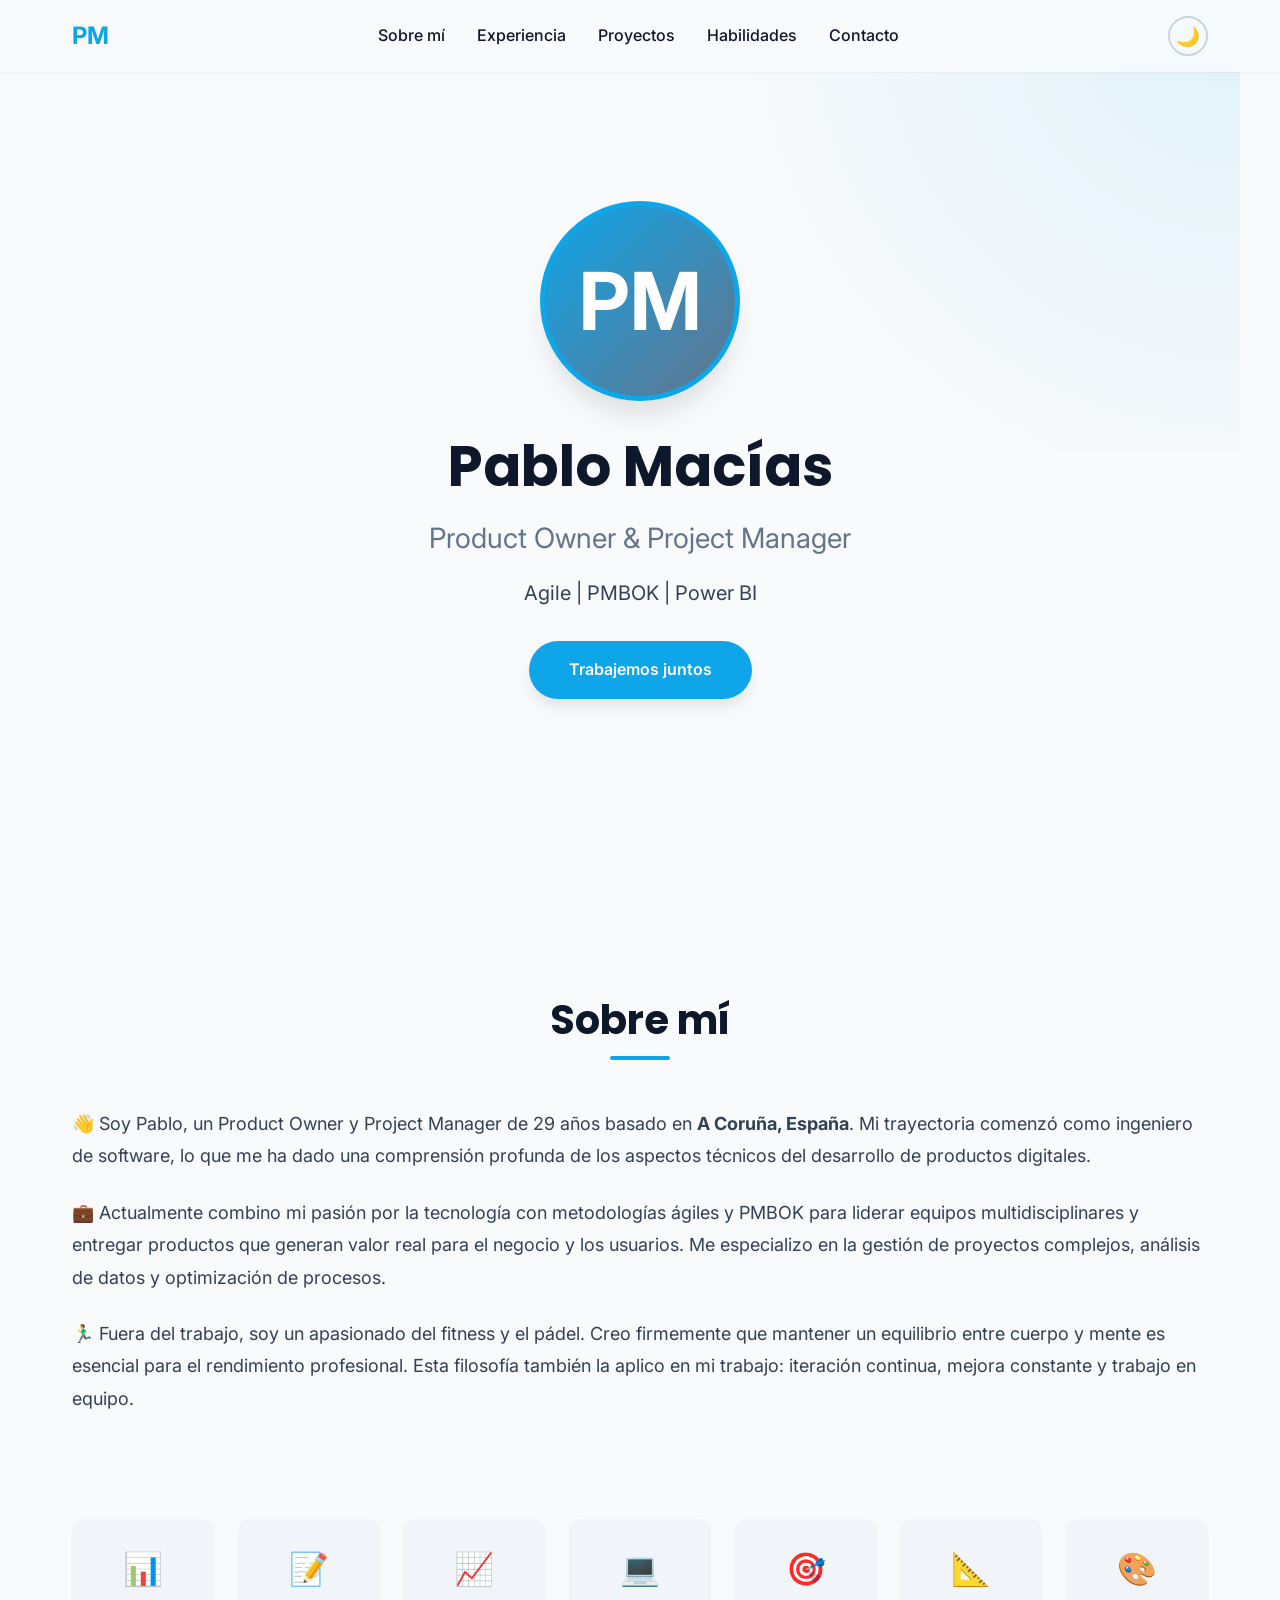
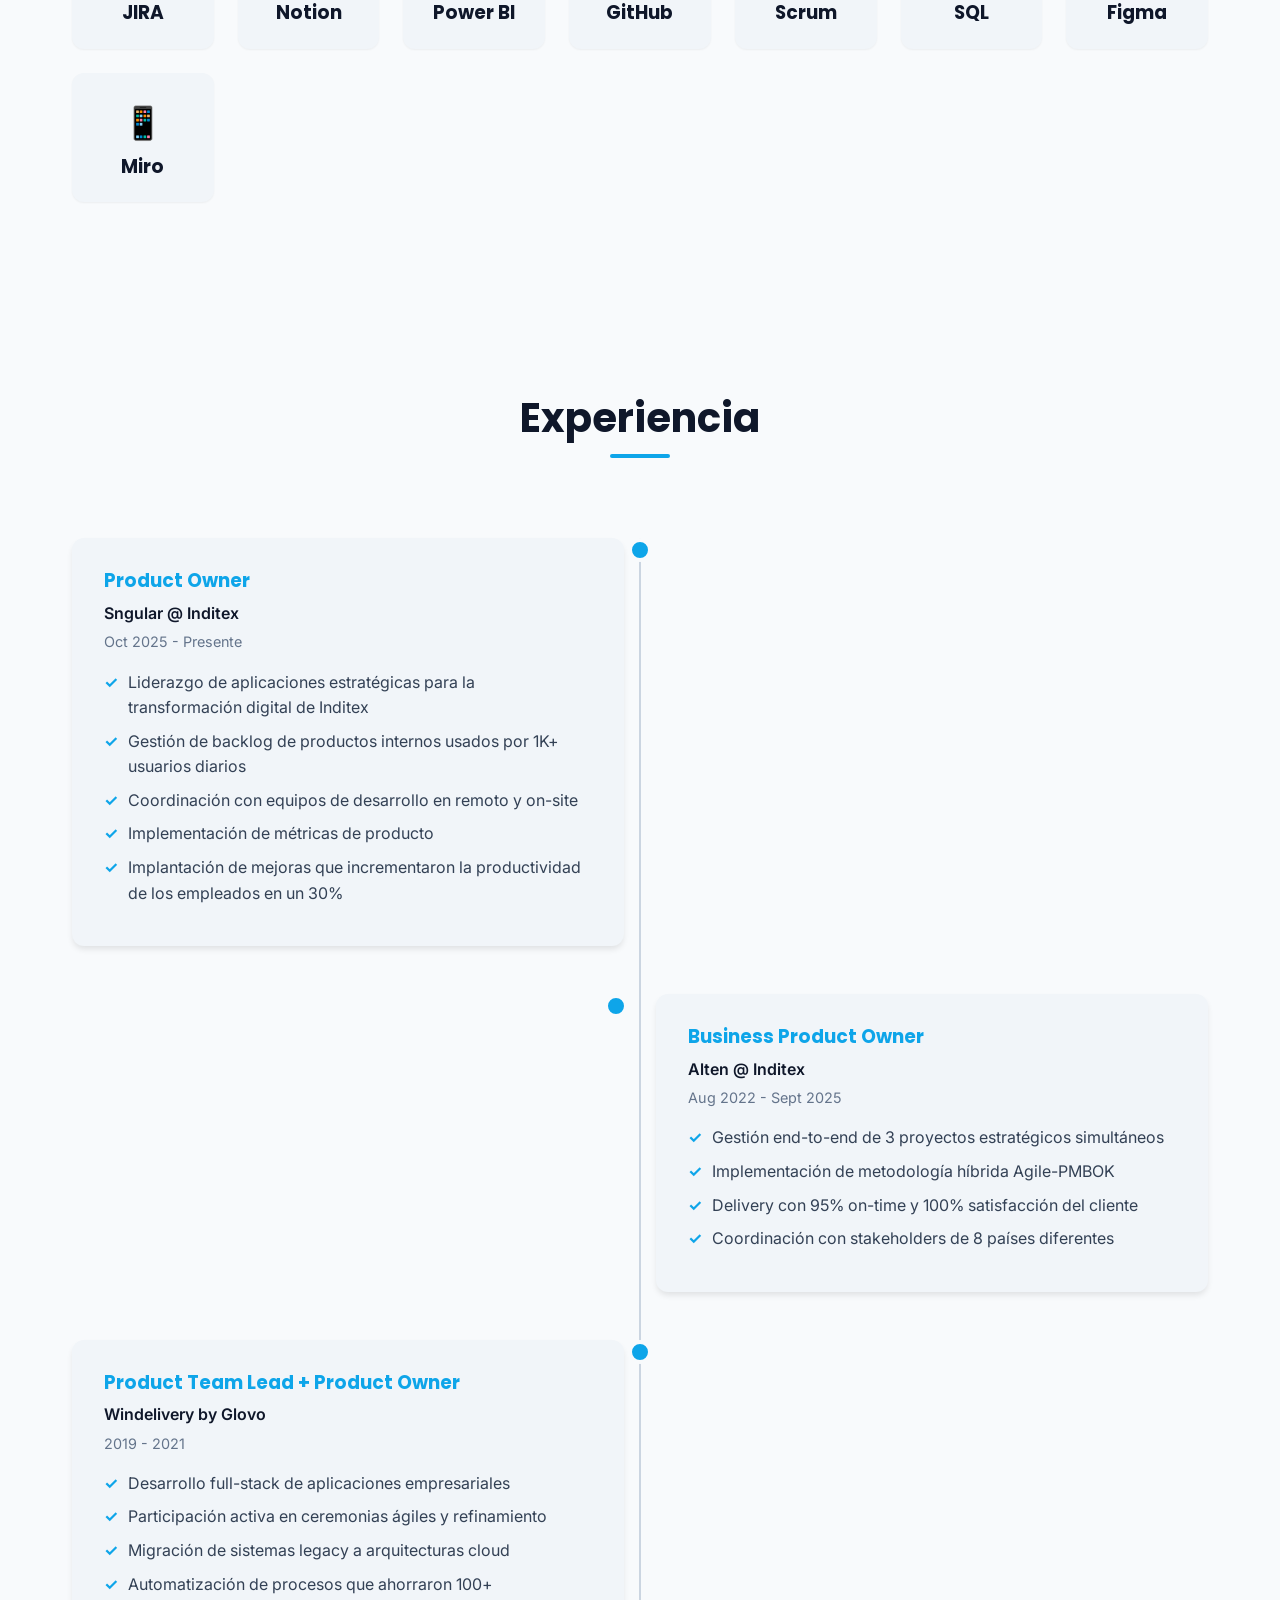
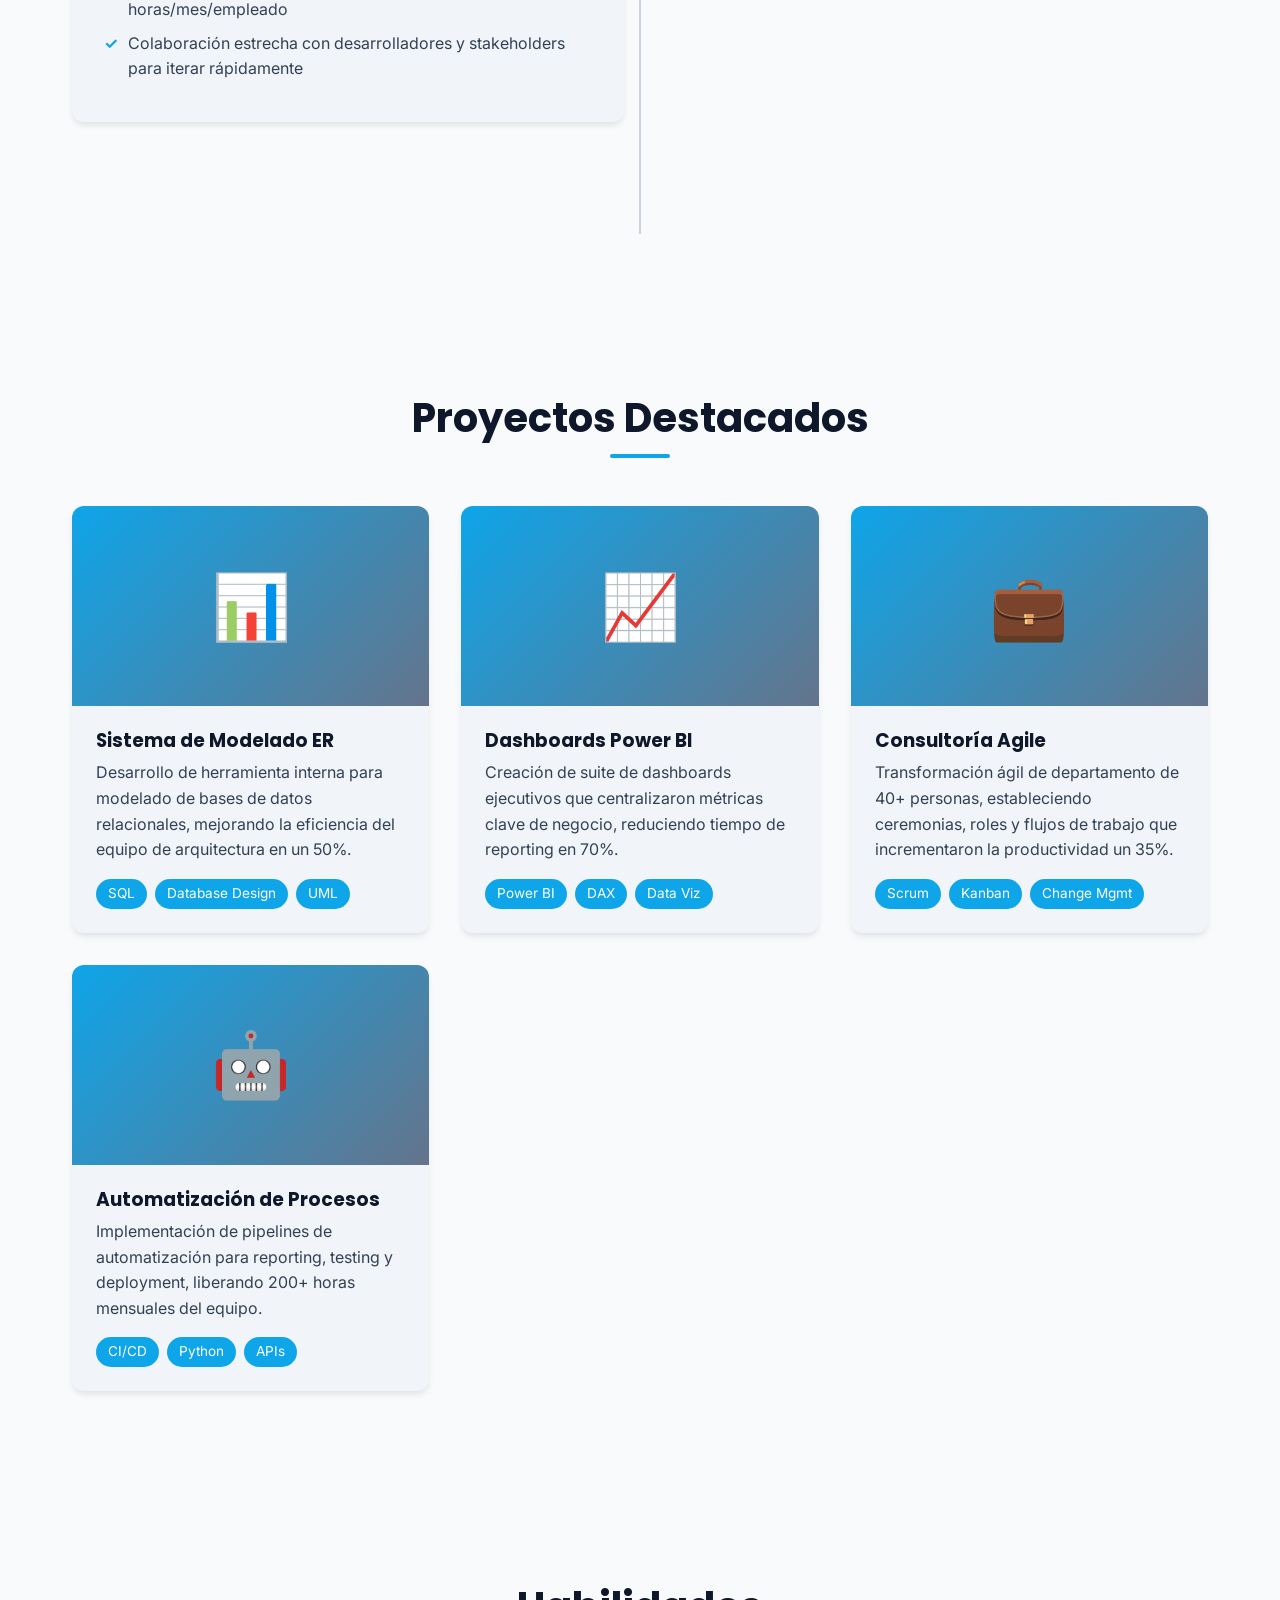
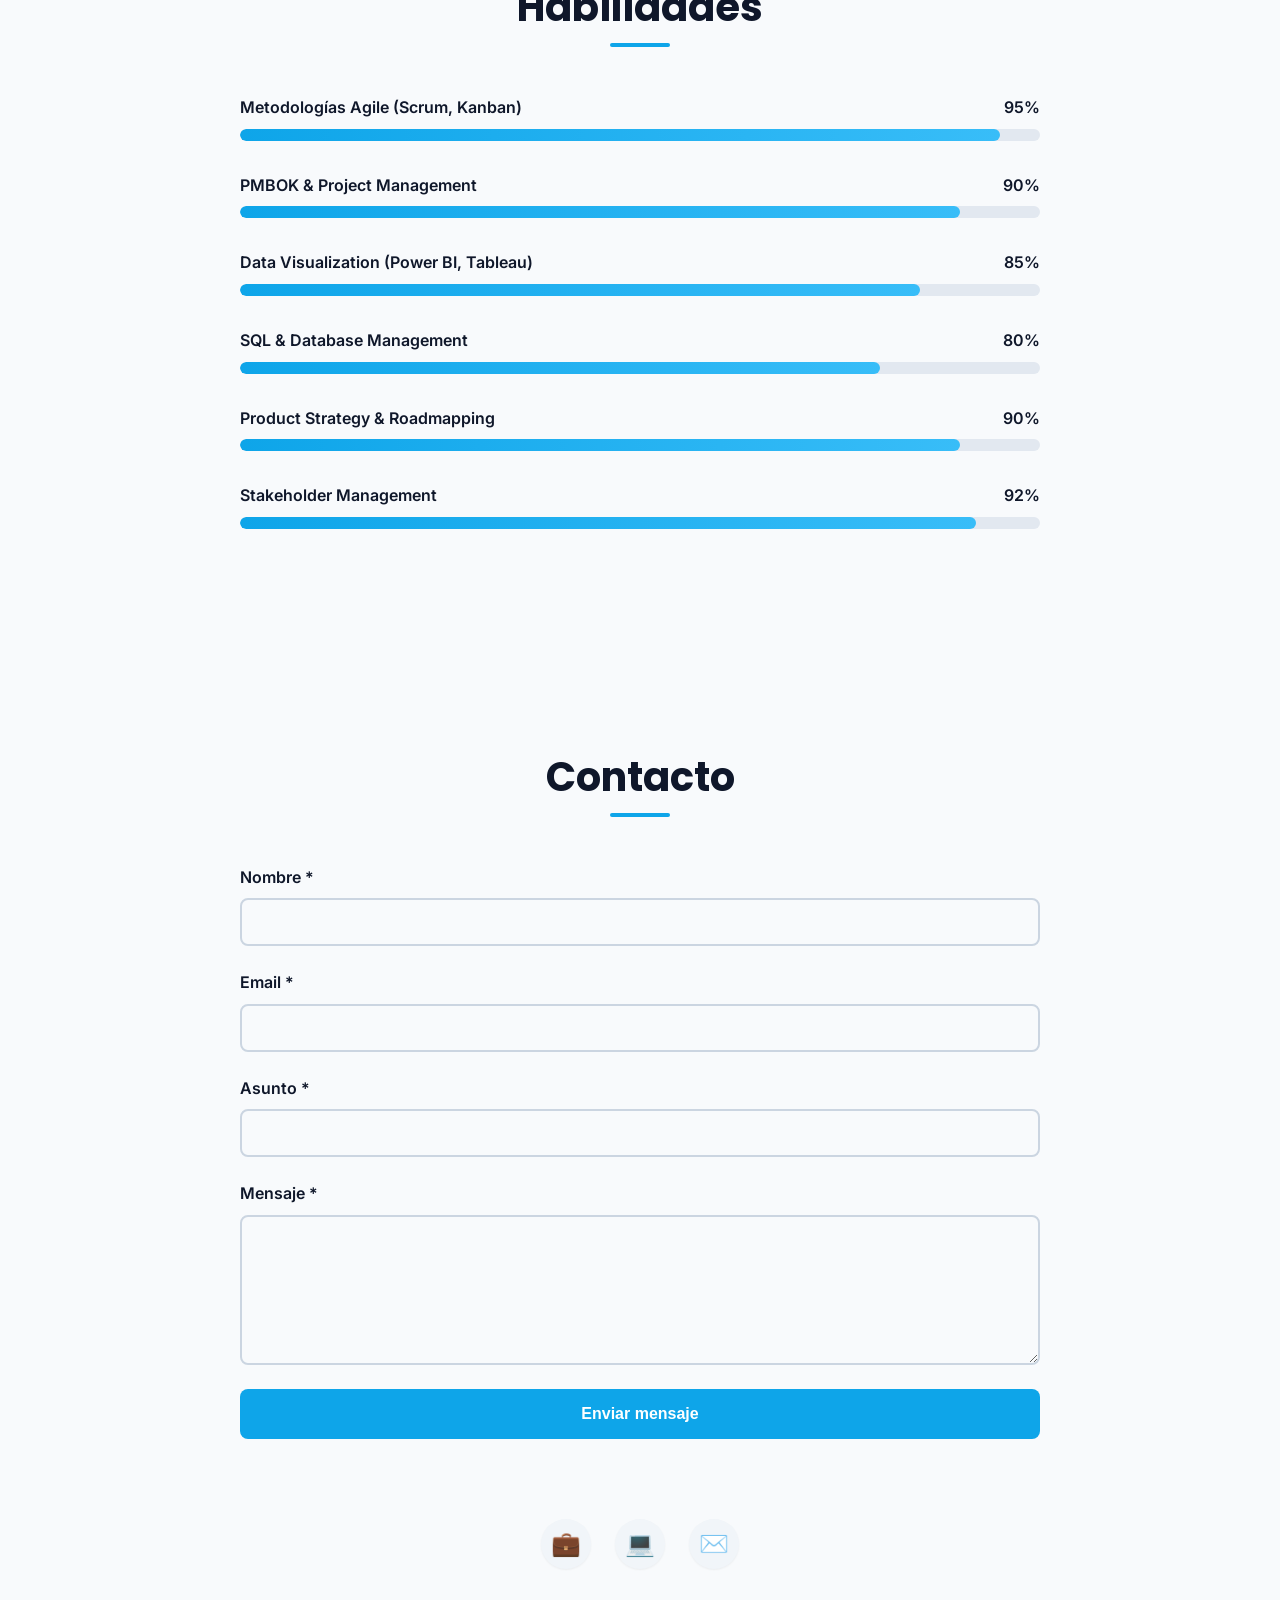
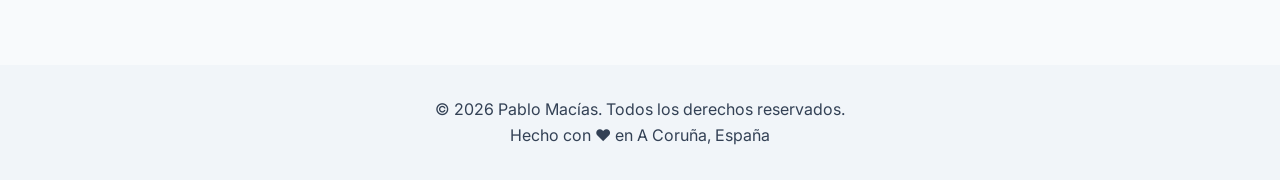
==== index.html @ 9cb8c11f "Initial commit - Portfolio redesign with modular architecture" ====
<!DOCTYPE html>
<html lang="es">
<head>
    <meta charset="UTF-8">
    <meta name="viewport" content="width=device-width, initial-scale=1.0">
    <meta name="description" content="Portfolio profesional de Product Owner & Project Manager en A Coruña, España. Especializado en Agile, PMBOK y análisis de datos con Power BI.">
    <meta name="keywords" content="Product Owner, Project Manager, Agile, Scrum, PMBOK, Power BI, A Coruña, España">
    <meta name="author" content="Pablo Macías">
    <meta property="og:title" content="Pablo Macías - Product Owner & Project Manager">
    <meta property="og:description" content="Portfolio profesional de Product Owner especializado en metodologías Agile y gestión de proyectos">
    <meta property="og:type" content="website">
    <title>Pablo Macías - Product Owner & Project Manager | A Coruña</title>
    <link rel="preconnect" href="https://fonts.googleapis.com">
    <link rel="preconnect" href="https://fonts.gstatic.com" crossorigin>
    <link href="https://fonts.googleapis.com/css2?family=Inter:wght@300;400;500;600;700&family=Poppins:wght@400;600;700&display=swap" rel="stylesheet">
    <link rel="stylesheet" href="styles.css">
</head>
<body>
    <!-- Navigation -->
    <nav>
        <div class="nav-container">
            <a href="#" class="logo">PM</a>
            <ul class="nav-links">
                <li><a href="#sobre-mi">Sobre mí</a></li>
                <li><a href="#experiencia">Experiencia</a></li>
                <li><a href="#proyectos">Proyectos</a></li>
                <li><a href="#habilidades">Habilidades</a></li>
                <li><a href="#contacto">Contacto</a></li>
            </ul>
            <div style="display: flex; gap: 1rem; align-items: center;">
                <button class="theme-toggle" aria-label="Toggle dark mode">
                    <span class="theme-icon">🌙</span>
                </button>
                <button class="hamburger" aria-label="Toggle menu">
                    <span></span>
                    <span></span>
                    <span></span>
                </button>
            </div>
        </div>
    </nav>

    <!-- Hero Section -->
    <section class="hero" id="inicio">
        <div class="hero-content">
            <div class="hero-image" aria-label="Profile picture">PM</div>
            <h1>Pablo Macías</h1>
            <p class="role">Product Owner & Project Manager</p>
            <p class="tagline">Agile | PMBOK | Power BI</p>
            <a href="#contacto" class="cta-button">Trabajemos juntos</a>
        </div>
    </section>

    <!-- About Section -->
    <section id="sobre-mi" class="fade-in">
        <h2 class="section-title">Sobre mí</h2>
        <div class="about-content">
            <div class="bio">
                <!-- Cargado dinámicamente desde data/profile.json -->
            </div>
            <div class="skills-grid">
                <!-- Cargado dinámicamente desde data/skills.json -->
            </div>
        </div>
    </section>

    <!-- Experience Section -->
    <section id="experiencia" class="fade-in">
        <h2 class="section-title">Experiencia</h2>
        <div class="timeline">
            <!-- Cargado dinámicamente desde data/experience.json -->
        </div>
    </section>

    <!-- Projects Section -->
    <section id="proyectos" class="fade-in">
        <h2 class="section-title">Proyectos Destacados</h2>
        <div class="projects-grid">
            <!-- Cargado dinámicamente desde data/projects.json -->
        </div>
    </section>

    <!-- Skills Section -->
    <section id="habilidades" class="fade-in">
        <h2 class="section-title">Habilidades</h2>
        <div class="skills-progress">
            <!-- Cargado dinámicamente desde data/skills.json -->
        </div>
    </section>

    <!-- Contact Section -->
    <section id="contacto" class="fade-in">
        <h2 class="section-title">Contacto</h2>
        <div class="contact-content">
            <form class="contact-form" id="contactForm">
                <div class="form-group">
                    <label for="name">Nombre *</label>
                    <input type="text" id="name" name="name" required aria-required="true">
                    <span class="form-error">Por favor, introduce tu nombre</span>
                </div>
                <div class="form-group">
                    <label for="email">Email *</label>
                    <input type="email" id="email" name="email" required aria-required="true">
                    <span class="form-error">Por favor, introduce un email válido</span>
                </div>
                <div class="form-group">
                    <label for="subject">Asunto *</label>
                    <input type="text" id="subject" name="subject" required aria-required="true">
                    <span class="form-error">Por favor, introduce un asunto</span>
                </div>
                <div class="form-group">
                    <label for="message">Mensaje *</label>
                    <textarea id="message" name="message" required aria-required="true"></textarea>
                    <span class="form-error">Por favor, escribe un mensaje</span>
                </div>
                <button type="submit" class="submit-button">Enviar mensaje</button>
                <div class="success-message">¡Mensaje enviado con éxito! Te responderé pronto.</div>
            </form>
            <div class="social-links">
                <!-- Cargado dinámicamente desde data/profile.json -->
            </div>
        </div>
    </section>

    <!-- Footer -->
    <footer>
        <p>&copy; 2026 Pablo Macías. Todos los derechos reservados.</p>
        <p>Hecho con ❤️ en A Coruña, España</p>
    </footer>

    <!-- Modal -->
    <div class="modal" id="projectModal">
        <div class="modal-content">
            <button class="modal-close" aria-label="Close modal">&times;</button>
            <div id="modalBody"></div>
        </div>
    </div>

    <script src="data-loader.js"></script>
    <script src="app.js"></script>

    <script src="data-loader.js"></script>
    <script src="app.js"></script>
</body>
</html>
---- styles.css ----
:root {
    --primary: #0ea5e9;
    --secondary: #64748b;
    --dark: #0f172a;
    --light: #f8fafc;
    --gray-100: #f1f5f9;
    --gray-200: #e2e8f0;
    --gray-300: #cbd5e1;
    --gray-700: #334155;
    --gray-800: #1e293b;
    --shadow-sm: 0 1px 2px 0 rgba(0, 0, 0, 0.05);
    --shadow-md: 0 4px 6px -1px rgba(0, 0, 0, 0.1);
    --shadow-lg: 0 10px 15px -3px rgba(0, 0, 0, 0.1);
    --shadow-xl: 0 20px 25px -5px rgba(0, 0, 0, 0.1);
    --transition: all 0.3s cubic-bezier(0.4, 0, 0.2, 1);
}

[data-theme="dark"] {
    --light: #0f172a;
    --dark: #f8fafc;
    --gray-100: #1e293b;
    --gray-200: #334155;
    --gray-300: #475569;
    --gray-700: #cbd5e1;
    --gray-800: #e2e8f0;
}

* {
    margin: 0;
    padding: 0;
    box-sizing: border-box;
}

html {
    scroll-behavior: smooth;
}

body {
    font-family: 'Inter', sans-serif;
    background-color: var(--light);
    color: var(--dark);
    line-height: 1.6;
    overflow-x: hidden;
    transition: var(--transition);
}

h1, h2, h3, h4, h5, h6 {
    font-family: 'Poppins', sans-serif;
    font-weight: 700;
    line-height: 1.2;
}

/* Navigation */
nav {
    position: fixed;
    top: 0;
    width: 100%;
    background: rgba(248, 250, 252, 0.95);
    backdrop-filter: blur(10px);
    z-index: 1000;
    box-shadow: var(--shadow-sm);
    transition: var(--transition);
}

[data-theme="dark"] nav {
    background: rgba(15, 23, 42, 0.95);
}

.nav-container {
    max-width: 1200px;
    margin: 0 auto;
    padding: 1rem 2rem;
    display: flex;
    justify-content: space-between;
    align-items: center;
}

.logo {
    font-size: clamp(1.25rem, 2vw, 1.5rem);
    font-weight: 700;
    color: var(--primary);
    text-decoration: none;
}

.nav-links {
    display: flex;
    list-style: none;
    gap: 2rem;
    align-items: center;
}

.nav-links a {
    text-decoration: none;
    color: var(--dark);
    font-weight: 500;
    transition: var(--transition);
    position: relative;
}

.nav-links a::after {
    content: '';
    position: absolute;
    bottom: -5px;
    left: 0;
    width: 0;
    height: 2px;
    background: var(--primary);
    transition: var(--transition);
}

.nav-links a:hover::after {
    width: 100%;
}

.theme-toggle {
    background: none;
    border: 2px solid var(--gray-300);
    border-radius: 50%;
    width: 40px;
    height: 40px;
    cursor: pointer;
    display: flex;
    align-items: center;
    justify-content: center;
    transition: var(--transition);
    font-size: 1.2rem;
}

.theme-toggle:hover {
    border-color: var(--primary);
    transform: rotate(180deg);
}

.hamburger {
    display: none;
    flex-direction: column;
    gap: 4px;
    background: none;
    border: none;
    cursor: pointer;
    padding: 5px;
}

.hamburger span {
    width: 25px;
    height: 3px;
    background: var(--dark);
    transition: var(--transition);
    border-radius: 3px;
}

.hamburger.active span:nth-child(1) {
    transform: rotate(45deg) translate(5px, 5px);
}

.hamburger.active span:nth-child(2) {
    opacity: 0;
}

.hamburger.active span:nth-child(3) {
    transform: rotate(-45deg) translate(7px, -6px);
}

/* Hero Section */
.hero {
    min-height: 100vh;
    display: flex;
    align-items: center;
    justify-content: center;
    padding: 2rem;
    position: relative;
    overflow: hidden;
}

.hero::before {
    content: '';
    position: absolute;
    top: -50%;
    right: -50%;
    width: 100%;
    height: 100%;
    background: radial-gradient(circle, var(--primary) 0%, transparent 70%);
    opacity: 0.1;
    animation: float 20s infinite;
}

@keyframes float {
    0%, 100% { transform: translate(0, 0) rotate(0deg); }
    33% { transform: translate(30px, -50px) rotate(120deg); }
    66% { transform: translate(-20px, 20px) rotate(240deg); }
}

.hero-content {
    text-align: center;
    max-width: 800px;
    opacity: 0;
    animation: fadeInUp 1s ease forwards;
}

@keyframes fadeInUp {
    to {
        opacity: 1;
        transform: translateY(0);
    }
    from {
        opacity: 0;
        transform: translateY(30px);
    }
}

.hero-image {
    width: clamp(150px, 20vw, 200px);
    height: clamp(150px, 20vw, 200px);
    border-radius: 50%;
    margin: 0 auto 2rem;
    border: 5px solid var(--primary);
    box-shadow: var(--shadow-xl);
    background: linear-gradient(135deg, var(--primary), var(--secondary));
    display: flex;
    align-items: center;
    justify-content: center;
    font-size: clamp(3rem, 8vw, 5rem);
    color: white;
    font-weight: 700;
    animation: fadeInUp 1s ease 0.2s forwards;
    opacity: 0;
}

.hero h1 {
    font-size: clamp(2rem, 5vw, 3.5rem);
    margin-bottom: 1rem;
    animation: fadeInUp 1s ease 0.4s forwards;
    opacity: 0;
}

.hero .role {
    font-size: clamp(1.25rem, 3vw, 1.75rem);
    color: var(--secondary);
    margin-bottom: 1rem;
    animation: fadeInUp 1s ease 0.6s forwards;
    opacity: 0;
}

.hero .tagline {
    font-size: clamp(1rem, 2vw, 1.25rem);
    color: var(--gray-700);
    margin-bottom: 2rem;
    animation: fadeInUp 1s ease 0.8s forwards;
    opacity: 0;
}

.cta-button {
    display: inline-block;
    padding: 1rem 2.5rem;
    background: var(--primary);
    color: white;
    text-decoration: none;
    border-radius: 50px;
    font-weight: 600;
    box-shadow: var(--shadow-lg);
    transition: var(--transition);
    animation: fadeInUp 1s ease 1s forwards;
    opacity: 0;
}

.cta-button:hover {
    transform: translateY(-3px);
    box-shadow: var(--shadow-xl);
    background: #0284c7;
}

/* Sections */
section {
    padding: clamp(3rem, 8vw, 6rem) 2rem;
    max-width: 1200px;
    margin: 0 auto;
}

.section-title {
    font-size: clamp(2rem, 4vw, 2.5rem);
    text-align: center;
    margin-bottom: 3rem;
    position: relative;
    padding-bottom: 1rem;
}

.section-title::after {
    content: '';
    position: absolute;
    bottom: 0;
    left: 50%;
    transform: translateX(-50%);
    width: 60px;
    height: 4px;
    background: var(--primary);
    border-radius: 2px;
}

/* About Section */
.about-content {
    display: grid;
    grid-template-columns: 1fr;
    gap: 3rem;
    align-items: start;
}

.bio {
    font-size: clamp(1rem, 2vw, 1.125rem);
    line-height: 1.8;
    color: var(--gray-700);
}

.bio p {
    margin-bottom: 1.5rem;
}

.skills-grid {
    display: grid;
    grid-template-columns: repeat(auto-fit, minmax(140px, 1fr));
    gap: 1.5rem;
    margin-top: 2rem;
}

.skill-card {
    background: var(--gray-100);
    padding: 1.5rem;
    border-radius: 12px;
    text-align: center;
    transition: var(--transition);
    box-shadow: var(--shadow-sm);
}

.skill-card:hover {
    transform: translateY(-5px);
    box-shadow: var(--shadow-md);
    background: var(--primary);
    color: white;
}

.skill-card .icon {
    font-size: 2rem;
    margin-bottom: 0.5rem;
}

/* Experience Timeline */
.timeline {
    position: relative;
    padding: 2rem 0;
}

.timeline::before {
    content: '';
    position: absolute;
    left: 50%;
    transform: translateX(-50%);
    width: 2px;
    height: 100%;
    background: var(--gray-300);
}

.timeline-item {
    display: grid;
    grid-template-columns: 1fr 1fr;
    gap: 2rem;
    margin-bottom: 3rem;
    position: relative;
}

.timeline-item:nth-child(even) .timeline-content {
    grid-column: 2;
}

.timeline-item:nth-child(even)::before {
    left: auto;
    right: 50%;
}

.timeline-item::before {
    content: '';
    position: absolute;
    left: 50%;
    top: 0;
    transform: translateX(-50%);
    width: 16px;
    height: 16px;
    background: var(--primary);
    border: 4px solid var(--light);
    border-radius: 50%;
    z-index: 1;
}

.timeline-content {
    background: var(--gray-100);
    padding: 2rem;
    border-radius: 12px;
    box-shadow: var(--shadow-md);
    transition: var(--transition);
}

.timeline-content:hover {
    transform: translateY(-5px);
    box-shadow: var(--shadow-lg);
}

.timeline-content h3 {
    color: var(--primary);
    margin-bottom: 0.5rem;
}

.timeline-content .company {
    font-weight: 600;
    color: var(--dark);
    margin-bottom: 0.25rem;
}

.timeline-content .period {
    color: var(--secondary);
    font-size: 0.9rem;
    margin-bottom: 1rem;
}

.timeline-content ul {
    list-style: none;
    padding: 0;
}

.timeline-content li {
    padding-left: 1.5rem;
    position: relative;
    margin-bottom: 0.5rem;
    color: var(--gray-700);
}

.timeline-content li::before {
    content: '✓';
    position: absolute;
    left: 0;
    color: var(--primary);
    font-weight: 700;
}

/* Projects Grid */
.projects-grid {
    display: grid;
    grid-template-columns: repeat(auto-fit, minmax(300px, 1fr));
    gap: 2rem;
}

.project-card {
    background: var(--gray-100);
    border-radius: 12px;
    overflow: hidden;
    box-shadow: var(--shadow-md);
    transition: var(--transition);
    cursor: pointer;
}

.project-card:hover {
    transform: translateY(-10px);
    box-shadow: var(--shadow-xl);
}

.project-image {
    width: 100%;
    height: 200px;
    background: linear-gradient(135deg, var(--primary), var(--secondary));
    display: flex;
    align-items: center;
    justify-content: center;
    font-size: 4rem;
}

.project-content {
    padding: 1.5rem;
}

.project-content h3 {
    margin-bottom: 0.5rem;
    color: var(--dark);
}

.project-content p {
    color: var(--gray-700);
    margin-bottom: 1rem;
}

.project-tags {
    display: flex;
    flex-wrap: wrap;
    gap: 0.5rem;
}

.tag {
    padding: 0.25rem 0.75rem;
    background: var(--primary);
    color: white;
    border-radius: 20px;
    font-size: 0.85rem;
}

/* Skills Progress Bars */
.skills-progress {
    max-width: 800px;
    margin: 0 auto;
}

.skill-item {
    margin-bottom: 2rem;
}

.skill-header {
    display: flex;
    justify-content: space-between;
    margin-bottom: 0.5rem;
    font-weight: 600;
}

.progress-bar {
    height: 12px;
    background: var(--gray-200);
    border-radius: 10px;
    overflow: hidden;
    position: relative;
}

.progress-fill {
    height: 100%;
    background: linear-gradient(90deg, var(--primary), #38bdf8);
    border-radius: 10px;
    transition: width 1.5s cubic-bezier(0.4, 0, 0.2, 1);
    width: 0;
}

.progress-fill.animate {
    width: var(--width);
}

/* Contact Form */
.contact-content {
    display: grid;
    grid-template-columns: 1fr;
    gap: 3rem;
    max-width: 800px;
    margin: 0 auto;
}

.contact-form {
    display: flex;
    flex-direction: column;
    gap: 1.5rem;
}

.form-group {
    display: flex;
    flex-direction: column;
    gap: 0.5rem;
}

.form-group label {
    font-weight: 600;
    color: var(--dark);
}

.form-group input,
.form-group textarea {
    padding: 0.75rem 1rem;
    border: 2px solid var(--gray-300);
    border-radius: 8px;
    font-family: inherit;
    font-size: 1rem;
    background: var(--light);
    color: var(--dark);
    transition: var(--transition);
}

.form-group input:focus,
.form-group textarea:focus {
    outline: none;
    border-color: var(--primary);
}

.form-group textarea {
    min-height: 150px;
    resize: vertical;
}

.form-error {
    color: #ef4444;
    font-size: 0.875rem;
    display: none;
}

.form-group.error input,
.form-group.error textarea {
    border-color: #ef4444;
}

.form-group.error .form-error {
    display: block;
}

.submit-button {
    padding: 1rem 2rem;
    background: var(--primary);
    color: white;
    border: none;
    border-radius: 8px;
    font-weight: 600;
    font-size: 1rem;
    cursor: pointer;
    transition: var(--transition);
}

.submit-button:hover {
    background: #0284c7;
    transform: translateY(-2px);
}

.submit-button:disabled {
    opacity: 0.6;
    cursor: not-allowed;
}

.social-links {
    display: flex;
    gap: 1.5rem;
    justify-content: center;
    margin-top: 2rem;
}

.social-link {
    width: 50px;
    height: 50px;
    border-radius: 50%;
    background: var(--gray-100);
    display: flex;
    align-items: center;
    justify-content: center;
    text-decoration: none;
    color: var(--dark);
    font-size: 1.5rem;
    transition: var(--transition);
    box-shadow: var(--shadow-sm);
}

.social-link:hover {
    background: var(--primary);
    color: white;
    transform: translateY(-5px);
    box-shadow: var(--shadow-md);
}

/* Footer */
footer {
    background: var(--gray-100);
    padding: 2rem;
    text-align: center;
    color: var(--gray-700);
}

/* Modal */
.modal {
    display: none;
    position: fixed;
    top: 0;
    left: 0;
    width: 100%;
    height: 100%;
    background: rgba(0, 0, 0, 0.8);
    z-index: 2000;
    align-items: center;
    justify-content: center;
    padding: 2rem;
}

.modal.active {
    display: flex;
}

.modal-content {
    background: var(--light);
    border-radius: 16px;
    padding: 2rem;
    max-width: 600px;
    width: 100%;
    max-height: 80vh;
    overflow-y: auto;
    position: relative;
    animation: modalSlideIn 0.3s ease;
}

@keyframes modalSlideIn {
    from {
        opacity: 0;
        transform: translateY(-50px);
    }
    to {
        opacity: 1;
        transform: translateY(0);
    }
}

.modal-close {
    position: absolute;
    top: 1rem;
    right: 1rem;
    background: none;
    border: none;
    font-size: 2rem;
    cursor: pointer;
    color: var(--gray-700);
    transition: var(--transition);
}

.modal-close:hover {
    color: var(--primary);
    transform: rotate(90deg);
}

/* Scroll Animations */
.fade-in {
    opacity: 0;
    transform: translateY(30px);
    transition: opacity 0.6s ease, transform 0.6s ease;
}

.fade-in.visible {
    opacity: 1;
    transform: translateY(0);
}

/* Responsive */
@media (max-width: 768px) {
    .nav-links {
        position: fixed;
        top: 70px;
        left: 0;
        right: 0;
        flex-direction: column;
        background: var(--light);
        padding: 2rem;
        gap: 1rem;
        transform: translateX(-100%);
        transition: var(--transition);
        box-shadow: var(--shadow-lg);
    }

    .nav-links.active {
        transform: translateX(0);
    }

    .hamburger {
        display: flex;
    }

    .timeline::before {
        left: 0;
    }

    .timeline-item {
        grid-template-columns: 1fr;
    }

    .timeline-item:nth-child(even) .timeline-content {
        grid-column: 1;
    }

    .timeline-item::before {
        left: 0;
        transform: translateX(-50%);
    }

    .projects-grid {
        grid-template-columns: 1fr;
    }
}

@media (min-width: 769px) and (max-width: 1024px) {
    .projects-grid {
        grid-template-columns: repeat(2, 1fr);
    }
}

/* Success Message */
.success-message {
    display: none;
    padding: 1rem;
    background: #10b981;
    color: white;
    border-radius: 8px;
    margin-top: 1rem;
    text-align: center;
}

.success-message.show {
    display: block;
    animation: slideDown 0.3s ease;
}

@keyframes slideDown {
    from {
        opacity: 0;
        transform: translateY(-20px);
    }
    to {
        opacity: 1;
        transform: translateY(0);
    }
}
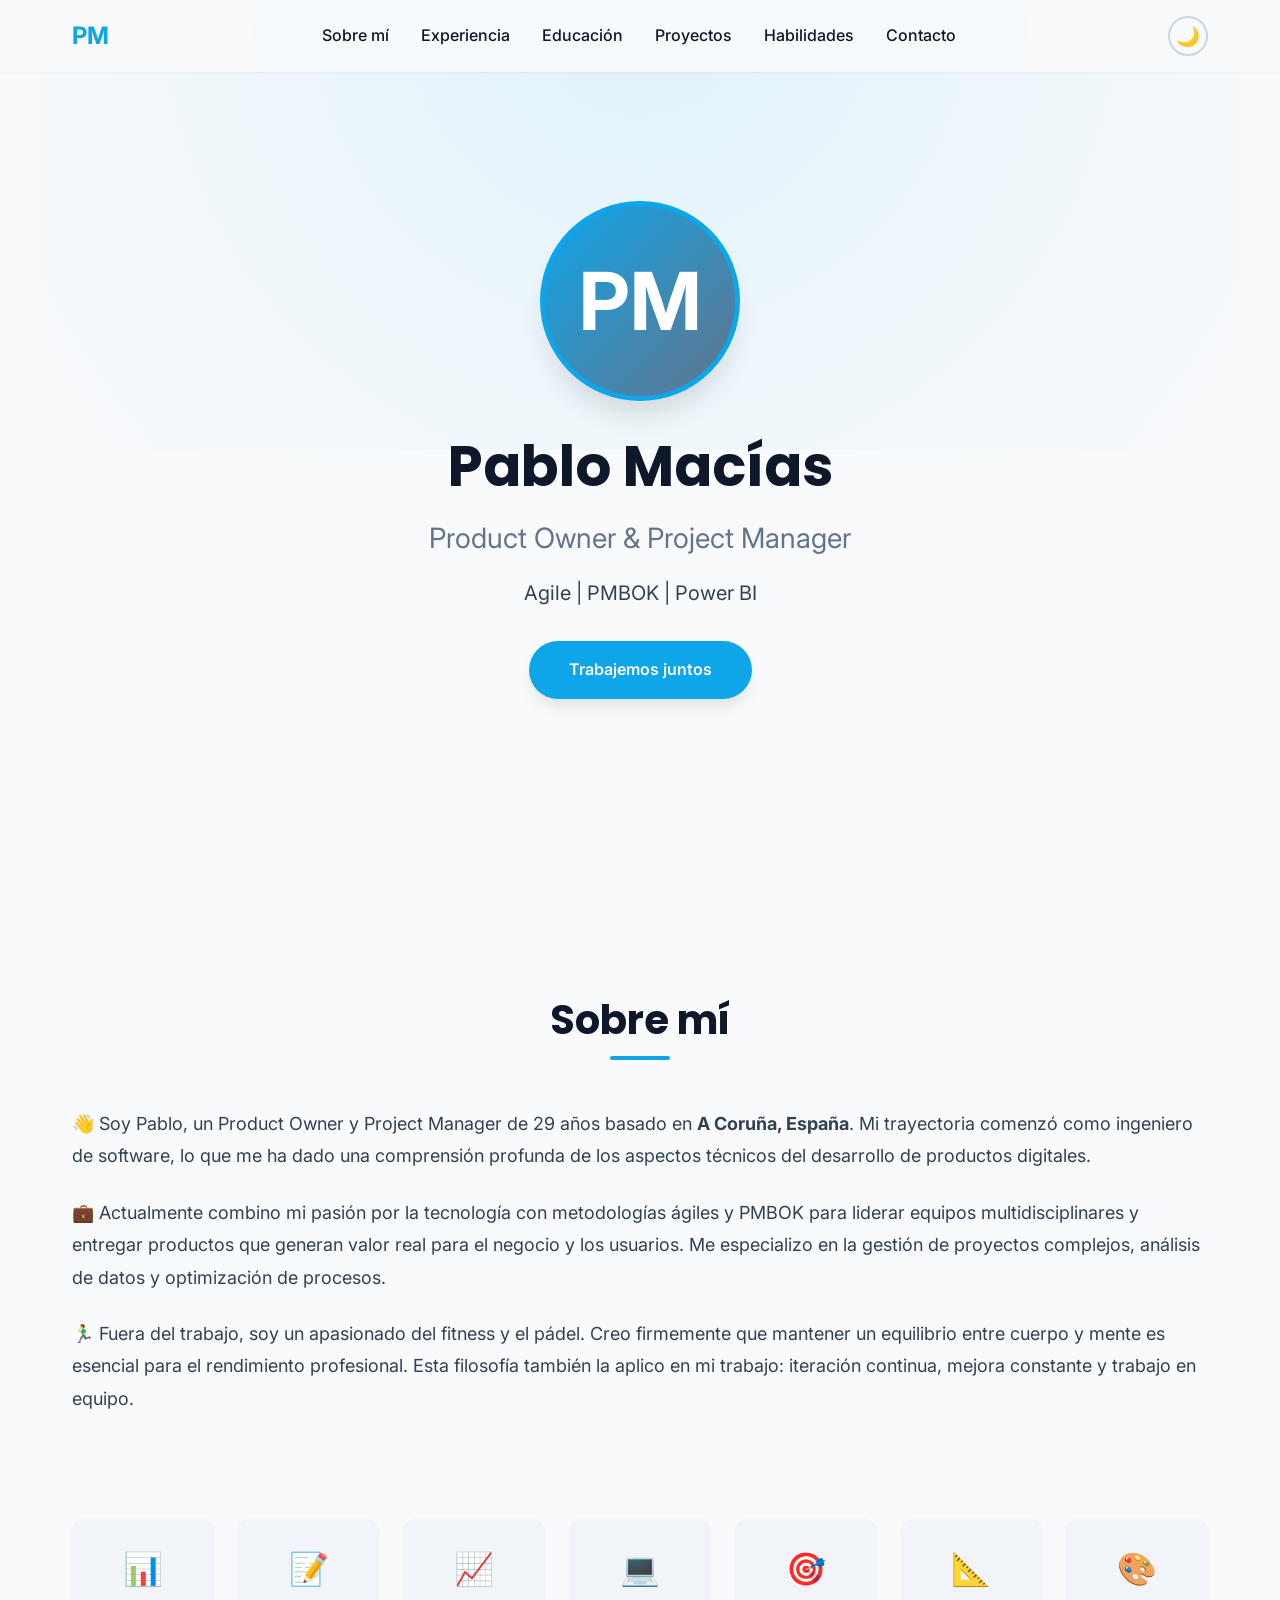
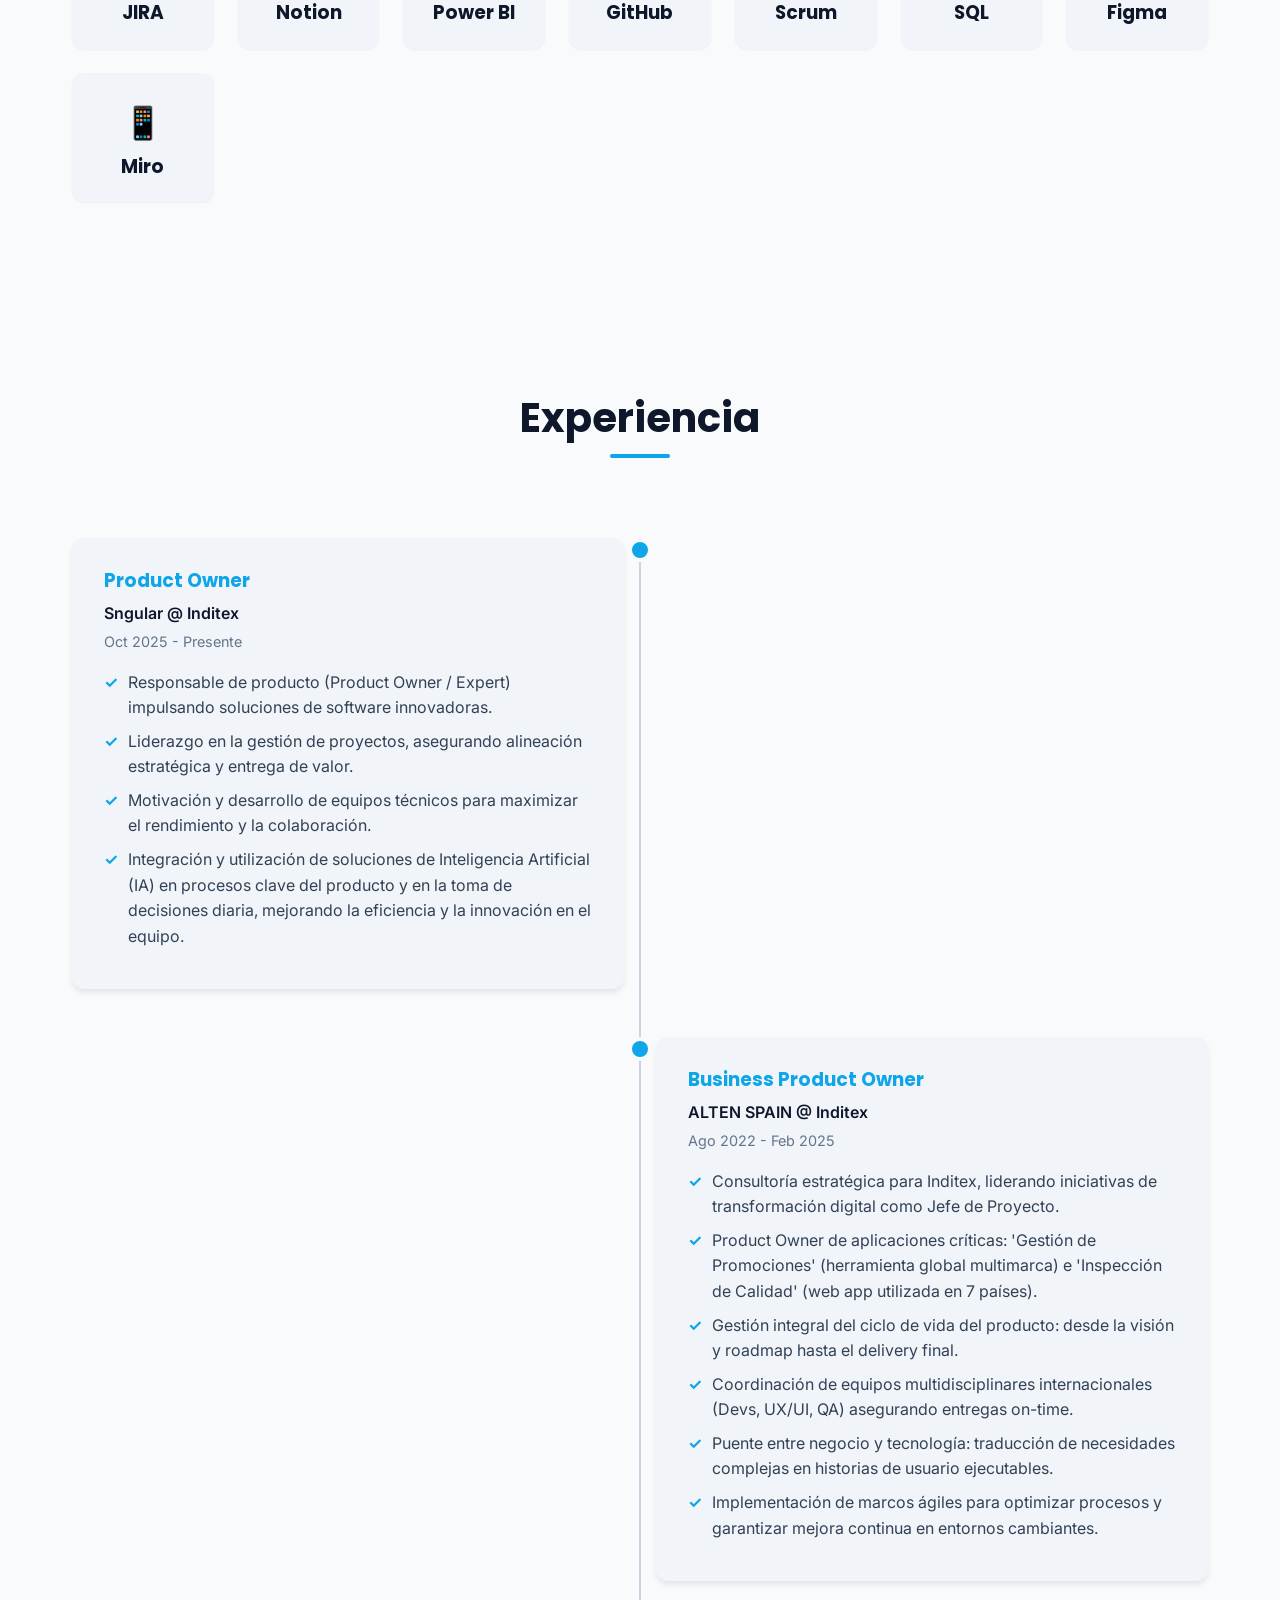
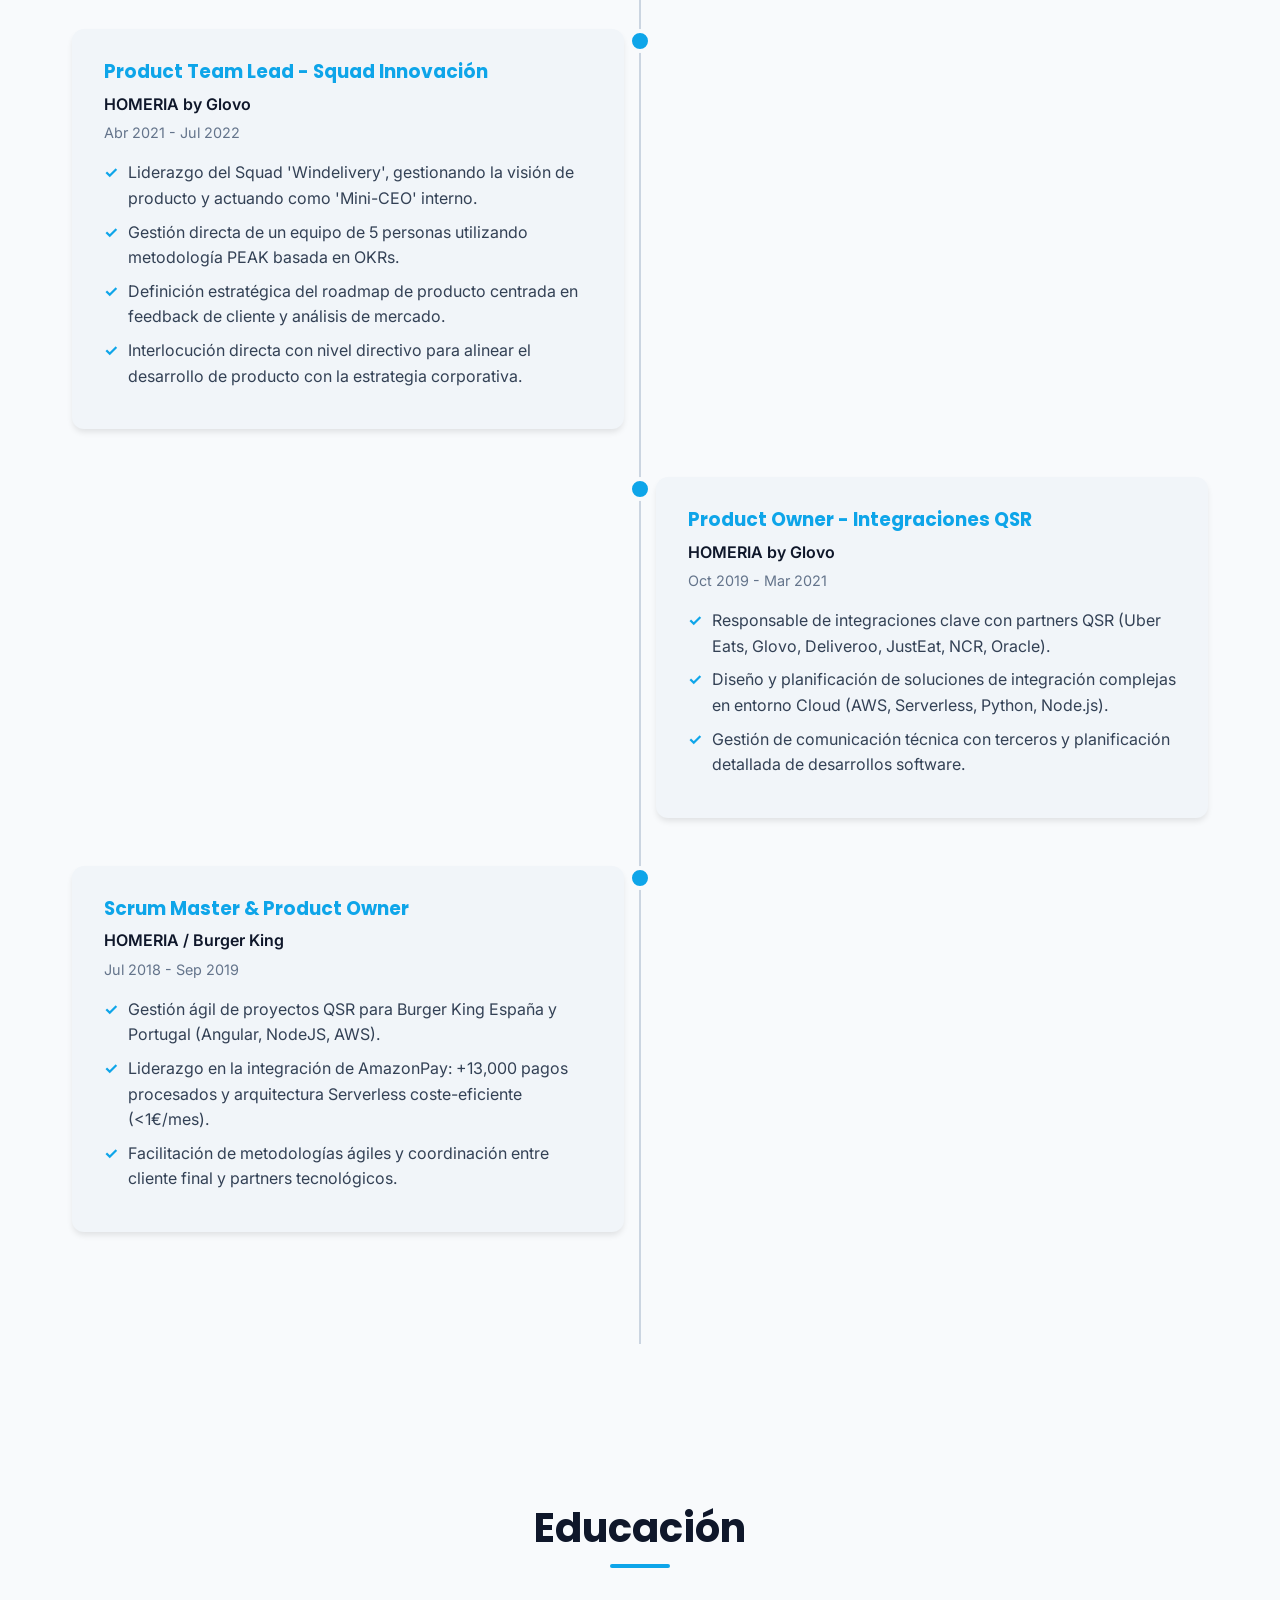
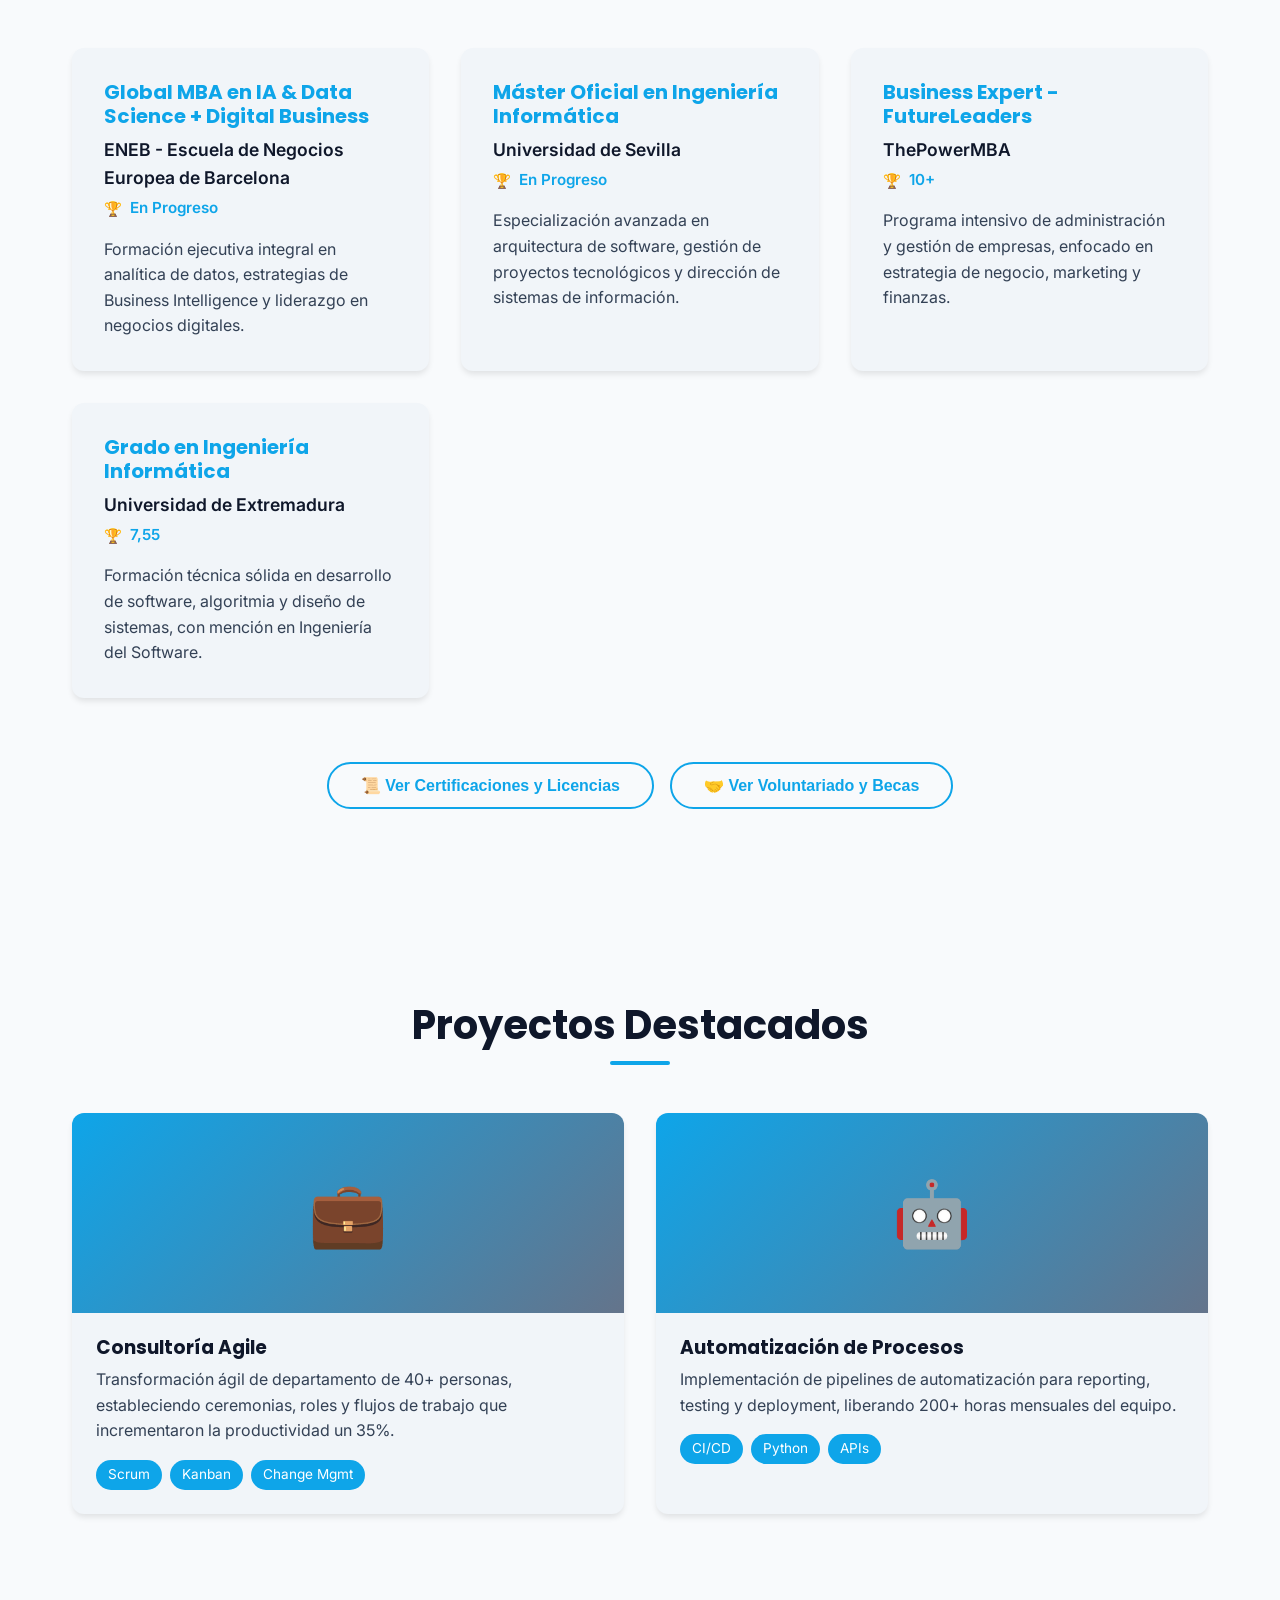
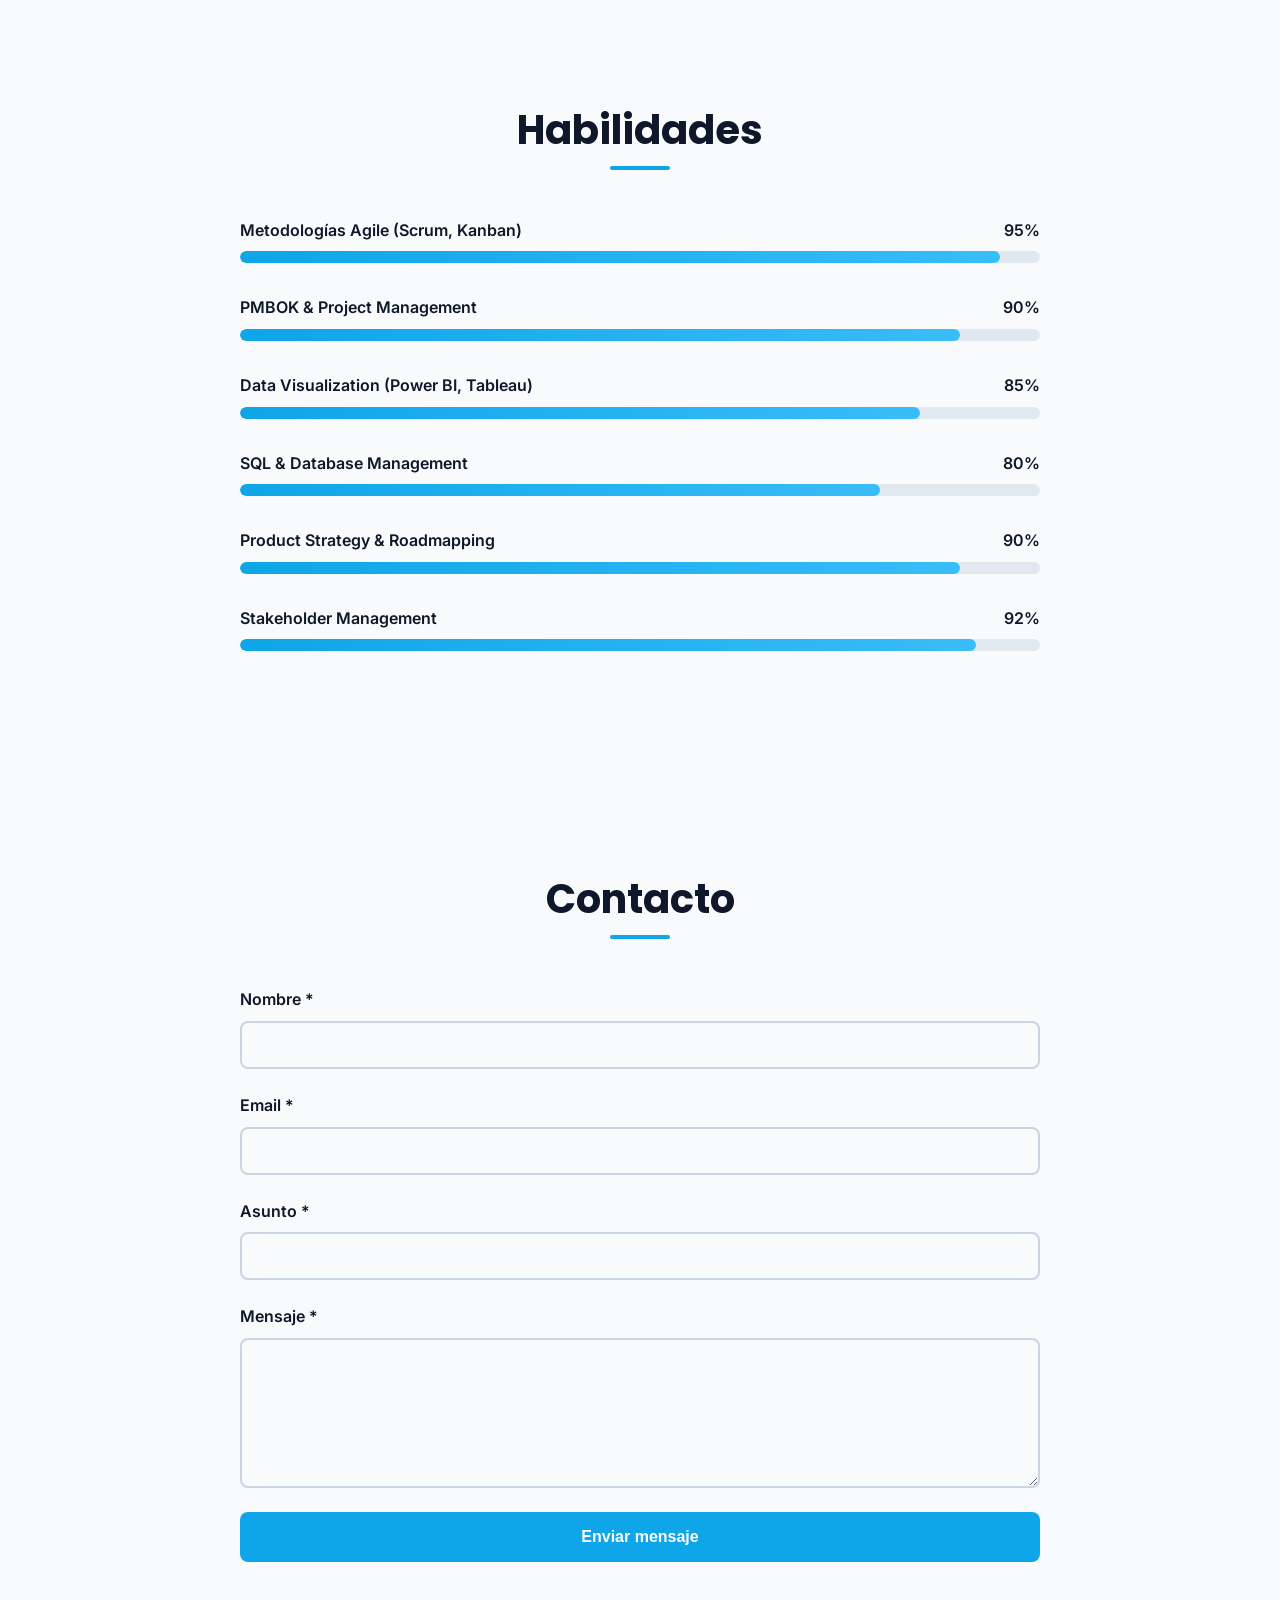
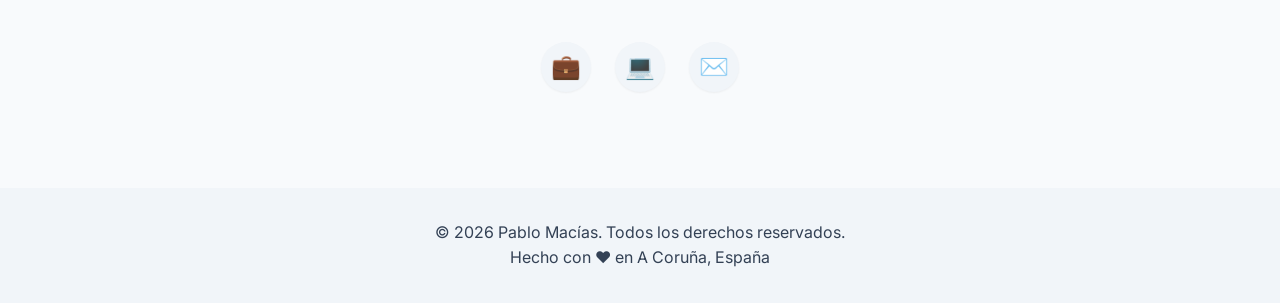
==== commit 4ef2e261: "Proyectos borrados" ====
--- a/index.html
+++ b/index.html
@@ -23,6 +23,7 @@
             <ul class="nav-links">
                 <li><a href="#sobre-mi">Sobre mí</a></li>
                 <li><a href="#experiencia">Experiencia</a></li>
+                <li><a href="#educacion">Educación</a></li>
                 <li><a href="#proyectos">Proyectos</a></li>
                 <li><a href="#habilidades">Habilidades</a></li>
                 <li><a href="#contacto">Contacto</a></li>
@@ -69,6 +70,22 @@
         <h2 class="section-title">Experiencia</h2>
         <div class="timeline">
             <!-- Cargado dinámicamente desde data/experience.json -->
+        </div>
+    </section>
+
+    <!-- Education Section -->
+    <section id="educacion" class="fade-in">
+        <h2 class="section-title">Educación</h2>
+        <div class="education-grid">
+            <!-- Cargado dinámicamente desde data/education.json -->
+        </div>
+        <div class="certifications-container">
+            <button id="btnCertifications" class="secondary-button">
+                📜 Ver Certificaciones y Licencias
+            </button>
+            <button id="btnVolunteering" class="secondary-button">
+                🤝 Ver Voluntariado y Becas
+            </button>
         </div>
     </section>
 
@@ -136,6 +153,24 @@
         </div>
     </div>
 
+    <!-- Certifications Modal -->
+    <div class="modal" id="certificationsModal">
+        <div class="modal-content">
+            <button class="modal-close" aria-label="Close modal">&times;</button>
+            <h2 style="margin-bottom: 2rem; color: var(--primary);">Certificaciones y Licencias</h2>
+            <div id="certificationsBody" class="certifications-list"></div>
+        </div>
+    </div>
+
+    <!-- Volunteering Modal -->
+    <div class="modal" id="volunteeringModal">
+        <div class="modal-content">
+            <button class="modal-close" aria-label="Close modal">&times;</button>
+            <h2 style="margin-bottom: 2rem; color: var(--primary);">Voluntariado y Becas</h2>
+            <div id="volunteeringBody" class="volunteering-list"></div>
+        </div>
+    </div>
+
     <script src="data-loader.js"></script>
     <script src="app.js"></script>
 
--- a/styles.css
+++ b/styles.css
@@ -176,8 +176,8 @@
     content: '';
     position: absolute;
     top: -50%;
-    right: -50%;
-    width: 100%;
+    left: -25%;
+    width: 150%;
     height: 100%;
     background: radial-gradient(circle, var(--primary) 0%, transparent 70%);
     opacity: 0.1;
@@ -373,6 +373,7 @@
 .timeline-item:nth-child(even)::before {
     left: auto;
     right: 50%;
+    transform: translateX(50%);
 }
 
 .timeline-item::before {
@@ -439,6 +440,197 @@
     font-weight: 700;
 }
 
+/* Education Section */
+.education-grid {
+    display: grid;
+    grid-template-columns: repeat(auto-fit, minmax(300px, 1fr));
+    gap: 2rem;
+    padding: 2rem 0;
+}
+
+.education-card {
+    background: var(--gray-100);
+    padding: 2rem;
+    border-radius: 12px;
+    box-shadow: var(--shadow-md);
+    transition: var(--transition);
+    position: relative;
+    overflow: hidden;
+}
+
+.education-card::before {
+    content: '';
+    position: absolute;
+    top: 0;
+    left: 0;
+    width: 4px;
+    height: 100%;
+    background: var(--primary);
+    transform: scaleY(0);
+    transition: var(--transition);
+    transform-origin: bottom;
+}
+
+.education-card:hover {
+    transform: translateY(-5px);
+    box-shadow: var(--shadow-xl);
+}
+
+.education-card:hover::before {
+    transform: scaleY(1);
+}
+
+.education-card h3 {
+    color: var(--primary);
+    margin-bottom: 0.5rem;
+    font-size: 1.25rem;
+}
+
+.education-card .institution {
+    font-weight: 600;
+    color: var(--dark);
+    margin-bottom: 0.25rem;
+    font-size: 1.1rem;
+}
+
+.education-card .grade {
+    color: var(--primary);
+    font-size: 0.95rem;
+    margin-bottom: 1rem;
+    display: flex;
+    align-items: center;
+    gap: 0.5rem;
+    font-weight: 600;
+}
+
+.education-card .grade::before {
+    content: '🏆';
+    font-size: 0.9rem;
+}
+
+.education-card p:last-child {
+    color: var(--gray-700);
+    line-height: 1.6;
+}
+
+.certifications-container {
+    text-align: center;
+    margin-top: 2rem;
+    display: flex;
+    gap: 1rem;
+    justify-content: center;
+    flex-wrap: wrap;
+}
+
+.secondary-button {
+    background: transparent;
+    border: 2px solid var(--primary);
+    color: var(--primary);
+    padding: 0.75rem 2rem;
+    border-radius: 50px;
+    font-weight: 600;
+    cursor: pointer;
+    transition: var(--transition);
+    font-size: 1rem;
+    display: inline-flex;
+    align-items: center;
+    gap: 0.5rem;
+}
+
+.secondary-button:hover {
+    background: var(--primary);
+    color: white;
+    transform: translateY(-2px);
+    box-shadow: var(--shadow-md);
+}
+
+.certifications-list {
+    display: flex;
+    flex-direction: column;
+    gap: 1rem;
+}
+
+.certification-item {
+    display: flex;
+    align-items: flex-start;
+    gap: 1rem;
+    padding: 1rem;
+    background: var(--light);
+    border-radius: 8px;
+    border-left: 4px solid var(--secondary);
+    transition: var(--transition);
+}
+
+.certification-item:hover {
+    transform: translateX(5px);
+    background: var(--gray-100);
+}
+
+.cert-icon {
+    font-size: 1.5rem;
+}
+
+.cert-info h4 {
+    color: var(--dark);
+    margin-bottom: 0.25rem;
+    font-weight: 600;
+}
+
+.cert-info p {
+    color: var(--secondary);
+    font-size: 0.9rem;
+}
+
+.volunteering-list {
+    display: flex;
+    flex-direction: column;
+    gap: 1rem;
+}
+
+.volunteering-item {
+    display: flex;
+    align-items: flex-start;
+    gap: 1rem;
+    padding: 1rem;
+    background: var(--light);
+    border-radius: 8px;
+    border-left: 4px solid var(--secondary);
+    transition: var(--transition);
+}
+
+.volunteering-item:hover {
+    transform: translateX(5px);
+    background: var(--gray-100);
+}
+
+.vol-icon {
+    font-size: 1.5rem;
+}
+
+.vol-info h4 {
+    color: var(--dark);
+    margin-bottom: 0.25rem;
+    font-weight: 600;
+}
+
+.vol-info .organization {
+    color: var(--primary);
+    font-weight: 600;
+    margin-bottom: 0.25rem;
+    font-size: 1rem;
+}
+
+.vol-info .period {
+    color: var(--secondary);
+    font-size: 0.9rem;
+    margin-bottom: 0.5rem;
+}
+
+.vol-info p:last-child {
+    color: var(--gray-700);
+    line-height: 1.5;
+}
+
 /* Projects Grid */
 .projects-grid {
     display: grid;
@@ -666,27 +858,76 @@
     left: 0;
     width: 100%;
     height: 100%;
-    background: rgba(0, 0, 0, 0.8);
+    background: rgba(0, 0, 0, 0.7);
     z-index: 2000;
+    opacity: 0;
+    transition: var(--transition);
     align-items: center;
     justify-content: center;
-    padding: 2rem;
+    padding: 1rem;
 }
 
 .modal.active {
     display: flex;
+    opacity: 1;
 }
 
 .modal-content {
     background: var(--light);
-    border-radius: 16px;
+    width: 90%;
+    max-width: 600px;
     padding: 2rem;
+    border-radius: 12px;
+    position: relative;
+    max-height: 90vh;
+    overflow-y: auto;
+    box-shadow: var(--shadow-xl);
+    transform: translateY(20px);
+    transition: var(--transition);
+}
+
+.modal.active .modal-content {
+    transform: translateY(0);
+}
+
+.modal-close {
+    position: absolute;
+    top: 1rem;
+    right: 1rem;
+    background: none;
+    border: none;
+    font-size: 2rem;
+    color: var(--secondary);
+    cursor: pointer;
+    transition: var(--transition);
+}
+
+.modal-close:hover {
+    color: var(--primary);
+    transform: rotate(90deg);
+}
+
+.modal.active {
+    display: flex;
+    opacity: 1;
+}
+
+.modal-content {
+    background: var(--light);
+    width: 90%;
     max-width: 600px;
-    width: 100%;
-    max-height: 80vh;
+    padding: 2rem;
+    border-radius: 12px;
+    position: relative;
+    max-height: 90vh;
     overflow-y: auto;
-    position: relative;
-    animation: modalSlideIn 0.3s ease;
+    box-shadow: var(--shadow-xl);
+    transform: translateY(20px);
+    transition: var(--transition);
+}
+
+.modal.active .modal-content {
+    transform: translateY(0);
 }
 
 @keyframes modalSlideIn {
